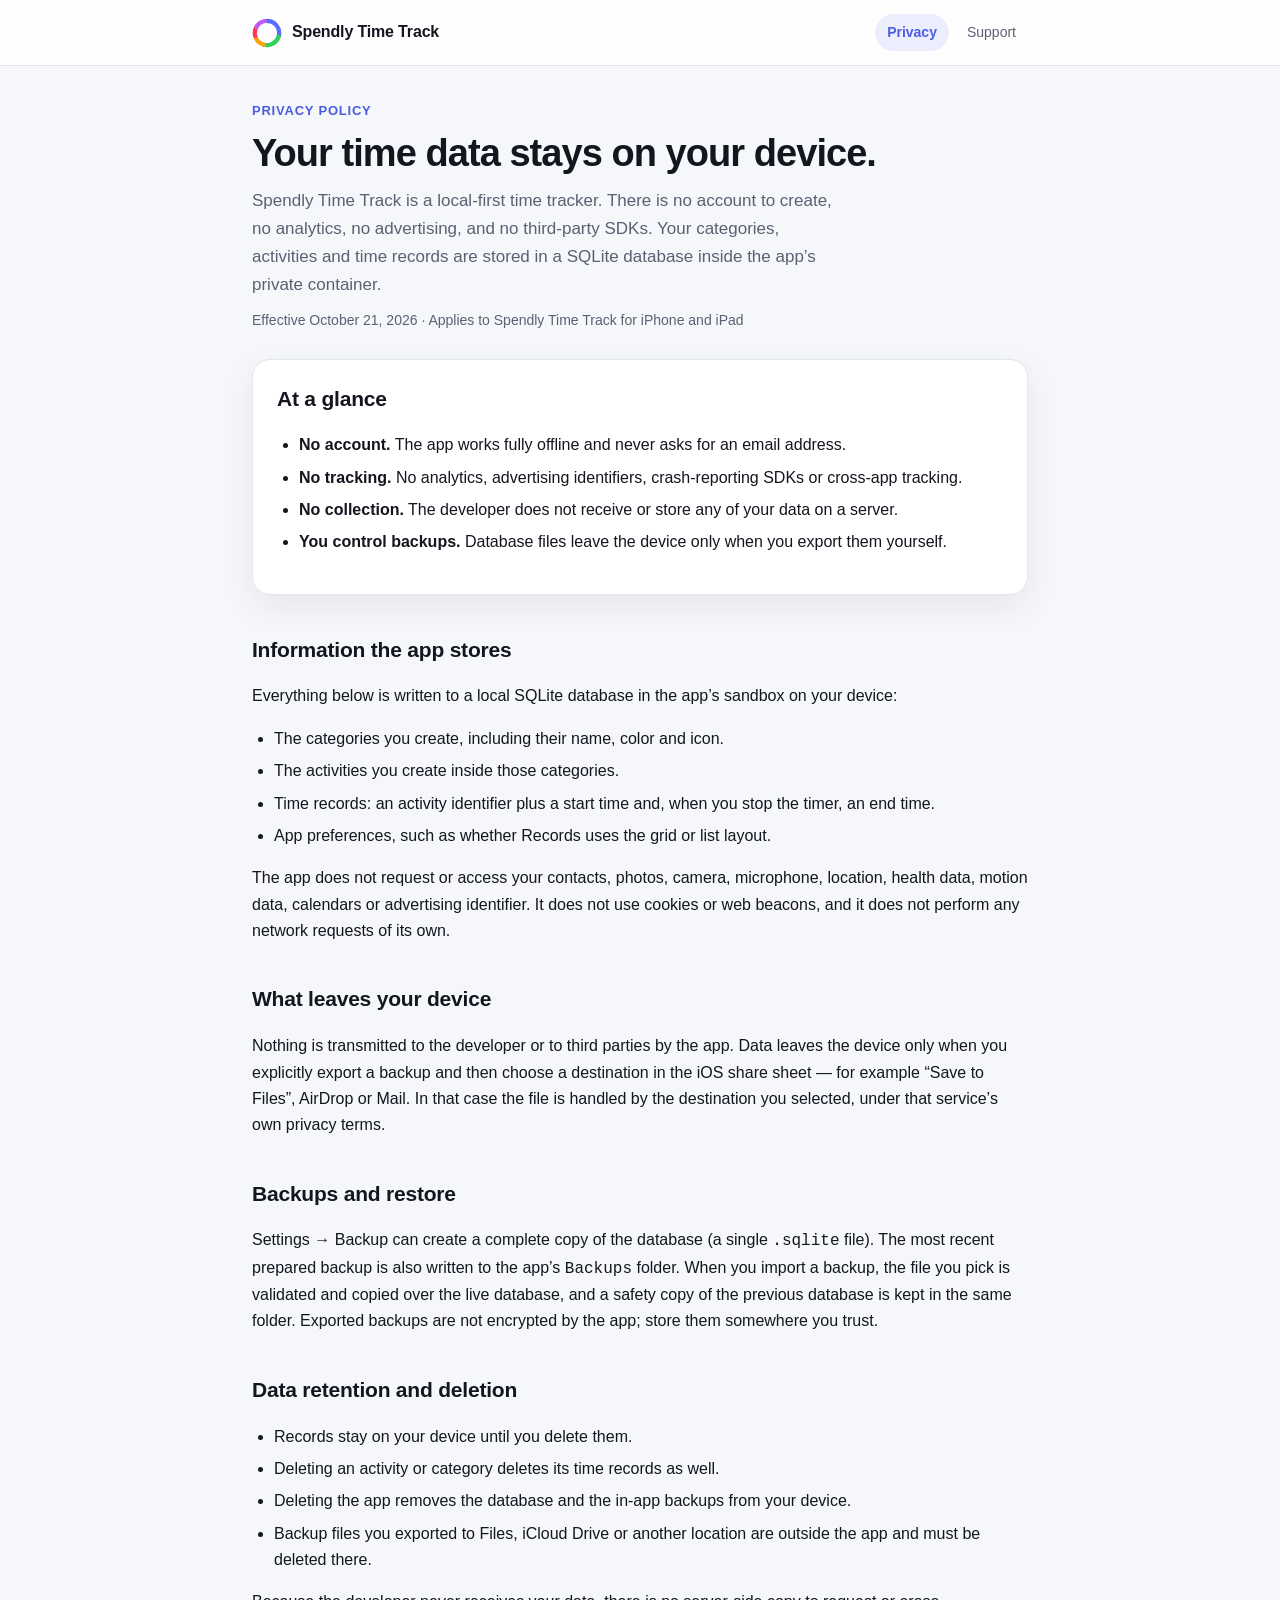
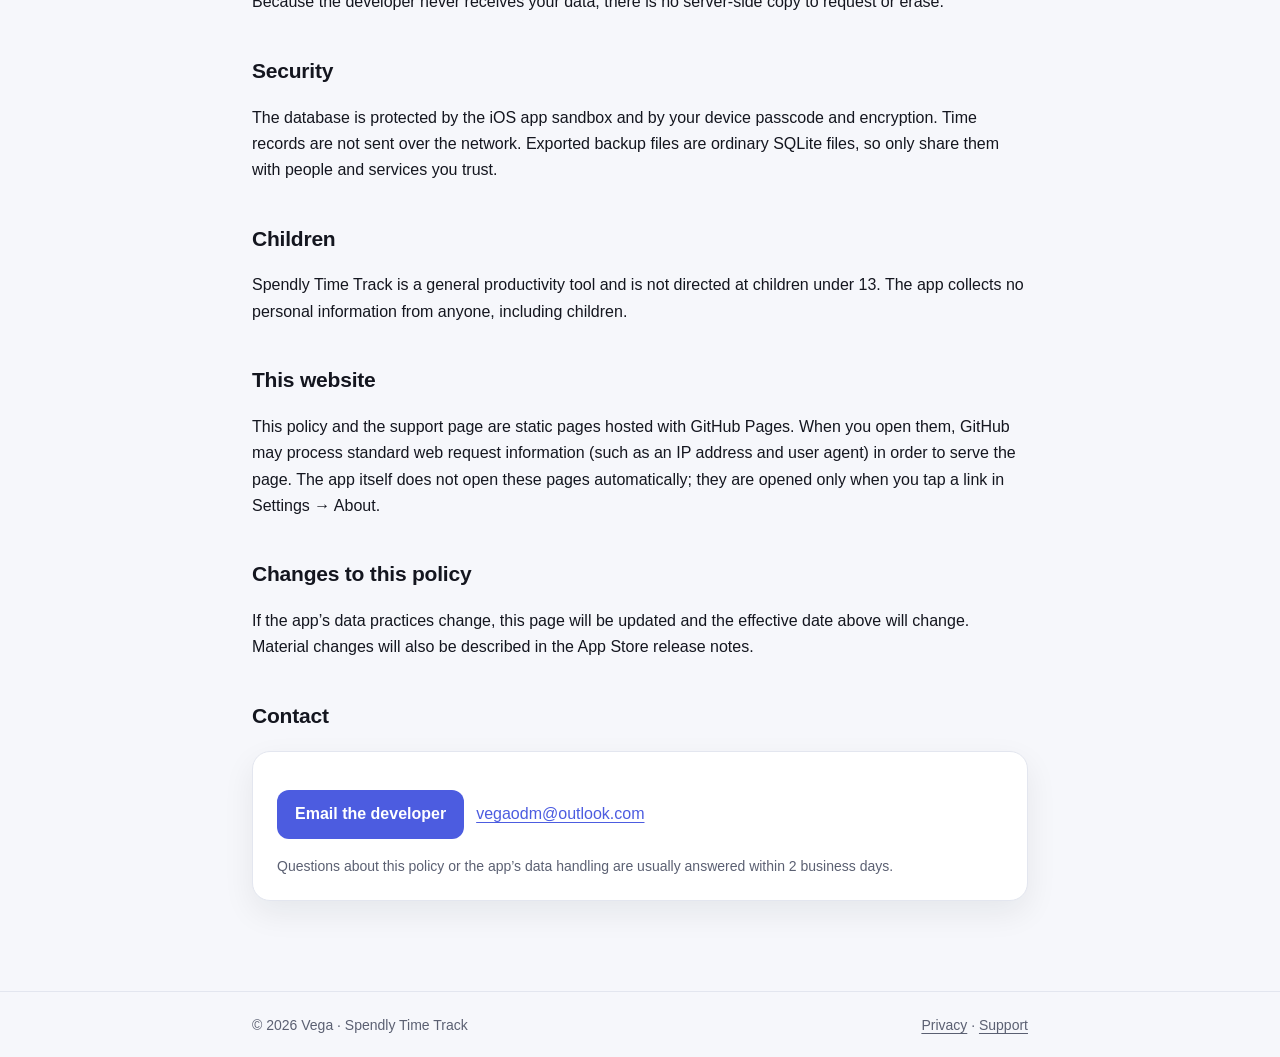
==== index.html @ e6d0e6a8 "Add files via upload" ====
<!doctype html>
<html lang="en">
<head>
  <meta charset="utf-8">
  <meta name="viewport" content="width=device-width, initial-scale=1">
  <title>Privacy Policy — Spendly Time Track</title>
  <meta name="description" content="Spendly Time Track privacy policy: all time records are stored locally on your device. No account, no analytics, no advertising.">
  <link rel="stylesheet" href="assets/style.css">
</head>
<body>
  <a class="skip-link" href="#main">Skip to content</a>

  <header class="site-header">
    <div class="inner">
      <a class="brand" href="index.html">
        <svg viewBox="0 0 64 64" role="img" aria-label="Spendly Time Track">
          <circle cx="32" cy="32" r="26" fill="none" stroke="#5B6CFF" stroke-width="9" stroke-linecap="round"
                  stroke-dasharray="49 164" transform="rotate(-90 32 32)"/>
          <circle cx="32" cy="32" r="26" fill="none" stroke="#30D158" stroke-width="9" stroke-linecap="round"
                  stroke-dasharray="39 174" transform="rotate(18 32 32)"/>
          <circle cx="32" cy="32" r="26" fill="none" stroke="#FF9F0A" stroke-width="9" stroke-linecap="round"
                  stroke-dasharray="29 184" transform="rotate(104 32 32)"/>
          <circle cx="32" cy="32" r="26" fill="none" stroke="#FF375F" stroke-width="9" stroke-linecap="round"
                  stroke-dasharray="22 191" transform="rotate(166 32 32)"/>
          <circle cx="32" cy="32" r="26" fill="none" stroke="#BF5AF2" stroke-width="9" stroke-linecap="round"
                  stroke-dasharray="22 191" transform="rotate(210 32 32)"/>
          <circle cx="32" cy="32" r="2.6" fill="#fff"/>
          <path d="M32 32V19" stroke="#fff" stroke-width="3" stroke-linecap="round"/>
          <path d="M32 32l8 6" stroke="#fff" stroke-width="3" stroke-linecap="round"/>
        </svg>
        Spendly Time Track
      </a>
      <nav class="site-nav" aria-label="Site">
        <a href="index.html" aria-current="page">Privacy</a>
        <a href="support.html">Support</a>
      </nav>
    </div>
  </header>

  <main id="main">
    <div class="hero">
      <p class="eyebrow">Privacy Policy</p>
      <h1>Your time data stays on your device.</h1>
      <p class="lede">
        Spendly Time Track is a local-first time tracker. There is no account to create,
        no analytics, no advertising, and no third-party SDKs. Your categories, activities
        and time records are stored in a SQLite database inside the app’s private container.
      </p>
      <p class="meta">Effective October 21, 2026 · Applies to Spendly Time Track for iPhone and iPad</p>
    </div>

    <div class="card">
      <h2>At a glance</h2>
      <ul>
        <li><strong>No account.</strong> The app works fully offline and never asks for an email address.</li>
        <li><strong>No tracking.</strong> No analytics, advertising identifiers, crash-reporting SDKs or cross-app tracking.</li>
        <li><strong>No collection.</strong> The developer does not receive or store any of your data on a server.</li>
        <li><strong>You control backups.</strong> Database files leave the device only when you export them yourself.</li>
      </ul>
    </div>

    <h2>Information the app stores</h2>
    <p>
      Everything below is written to a local SQLite database in the app’s sandbox on your device:
    </p>
    <ul>
      <li>The categories you create, including their name, color and icon.</li>
      <li>The activities you create inside those categories.</li>
      <li>Time records: an activity identifier plus a start time and, when you stop the timer, an end time.</li>
      <li>App preferences, such as whether Records uses the grid or list layout.</li>
    </ul>
    <p>
      The app does not request or access your contacts, photos, camera, microphone, location,
      health data, motion data, calendars or advertising identifier. It does not use cookies or
      web beacons, and it does not perform any network requests of its own.
    </p>

    <h2>What leaves your device</h2>
    <p>
      Nothing is transmitted to the developer or to third parties by the app. Data leaves the
      device only when you explicitly export a backup and then choose a destination in the iOS
      share sheet — for example “Save to Files”, AirDrop or Mail. In that case the file is handled
      by the destination you selected, under that service’s own privacy terms.
    </p>

    <h2>Backups and restore</h2>
    <p>
      Settings → Backup can create a complete copy of the database (a single <code>.sqlite</code> file).
      The most recent prepared backup is also written to the app’s <code>Backups</code> folder.
      When you import a backup, the file you pick is validated and copied over the live database,
      and a safety copy of the previous database is kept in the same folder. Exported backups are
      not encrypted by the app; store them somewhere you trust.
    </p>

    <h2>Data retention and deletion</h2>
    <ul>
      <li>Records stay on your device until you delete them.</li>
      <li>Deleting an activity or category deletes its time records as well.</li>
      <li>Deleting the app removes the database and the in-app backups from your device.</li>
      <li>Backup files you exported to Files, iCloud Drive or another location are outside the app and must be deleted there.</li>
    </ul>
    <p>Because the developer never receives your data, there is no server-side copy to request or erase.</p>

    <h2>Security</h2>
    <p>
      The database is protected by the iOS app sandbox and by your device passcode and encryption.
      Time records are not sent over the network. Exported backup files are ordinary SQLite files,
      so only share them with people and services you trust.
    </p>

    <h2>Children</h2>
    <p>
      Spendly Time Track is a general productivity tool and is not directed at children under 13.
      The app collects no personal information from anyone, including children.
    </p>

    <h2>This website</h2>
    <p>
      This policy and the support page are static pages hosted with GitHub Pages. When you open
      them, GitHub may process standard web request information (such as an IP address and user
      agent) in order to serve the page. The app itself does not open these pages automatically;
      they are opened only when you tap a link in Settings → About.
    </p>

    <h2>Changes to this policy</h2>
    <p>
      If the app’s data practices change, this page will be updated and the effective date above
      will change. Material changes will also be described in the App Store release notes.
    </p>

    <h2>Contact</h2>
    <div class="card">
      <p class="contact">
        <a class="button" href="mailto:vegaodm@outlook.com?subject=Spendly%20Time%20Track%20Privacy">Email the developer</a>
        <span><a href="mailto:vegaodm@outlook.com">vegaodm@outlook.com</a></span>
      </p>
      <p class="meta">Questions about this policy or the app’s data handling are usually answered within 2 business days.</p>
    </div>
  </main>

  <footer>
    <div class="inner">
      <span>© 2026 Vega · Spendly Time Track</span>
      <span><a href="index.html">Privacy</a> · <a href="support.html">Support</a></span>
    </div>
  </footer>
</body>
</html>
---- assets/style.css ----
:root {
  --bg: #f6f7fb;
  --surface: #ffffff;
  --text: #14161f;
  --muted: #5b6072;
  --line: #e3e6ef;
  --accent: #4c5ce0;
  --accent-soft: #eceefe;
  --shadow: 0 12px 32px rgba(20, 22, 31, 0.07);
  --radius: 18px;
}

@media (prefers-color-scheme: dark) {
  :root {
    --bg: #0b0c11;
    --surface: #15171f;
    --text: #f2f3f8;
    --muted: #a3a8ba;
    --line: #262a36;
    --accent: #8f9bff;
    --accent-soft: #1c2033;
    --shadow: 0 12px 32px rgba(0, 0, 0, 0.45);
  }
}

* {
  box-sizing: border-box;
}

html {
  -webkit-text-size-adjust: 100%;
}

body {
  margin: 0;
  background: var(--bg);
  color: var(--text);
  font: 16px/1.65 -apple-system, BlinkMacSystemFont, "Segoe UI", Roboto, Helvetica, Arial, sans-serif;
}

a {
  color: var(--accent);
  text-underline-offset: 3px;
}

a:hover {
  text-decoration-thickness: 2px;
}

.skip-link {
  position: absolute;
  left: -9999px;
  top: 0;
  background: var(--surface);
  padding: 10px 16px;
  border-radius: 0 0 12px 0;
  z-index: 10;
}

.skip-link:focus {
  left: 0;
}

.site-header {
  border-bottom: 1px solid var(--line);
  background: color-mix(in srgb, var(--surface) 86%, transparent);
  backdrop-filter: saturate(180%) blur(14px);
  position: sticky;
  top: 0;
  z-index: 5;
}

.site-header .inner {
  max-width: 820px;
  margin: 0 auto;
  padding: 14px 22px;
  display: flex;
  align-items: center;
  gap: 12px;
  flex-wrap: wrap;
}

.brand {
  display: flex;
  align-items: center;
  gap: 10px;
  font-weight: 650;
  letter-spacing: -0.01em;
  color: var(--text);
  text-decoration: none;
  margin-right: auto;
}

.brand svg {
  width: 30px;
  height: 30px;
  flex: none;
}

.site-nav {
  display: flex;
  gap: 6px;
  font-size: 14px;
}

.site-nav a {
  text-decoration: none;
  color: var(--muted);
  padding: 7px 12px;
  border-radius: 999px;
}

.site-nav a:hover {
  background: var(--accent-soft);
  color: var(--text);
}

.site-nav a[aria-current="page"] {
  background: var(--accent-soft);
  color: var(--accent);
  font-weight: 600;
}

main {
  max-width: 820px;
  margin: 0 auto;
  padding: 34px 22px 72px;
}

.hero {
  margin-bottom: 26px;
}

.eyebrow {
  font-size: 13px;
  font-weight: 600;
  letter-spacing: 0.06em;
  text-transform: uppercase;
  color: var(--accent);
  margin: 0 0 10px;
}

h1 {
  font-size: clamp(28px, 5vw, 38px);
  line-height: 1.15;
  letter-spacing: -0.025em;
  margin: 0 0 12px;
}

h2 {
  font-size: 21px;
  letter-spacing: -0.01em;
  margin: 38px 0 10px;
}

h3 {
  font-size: 17px;
  margin: 24px 0 8px;
}

p,
li {
  color: var(--text);
}

.lede {
  font-size: 17px;
  color: var(--muted);
  max-width: 62ch;
  margin: 0;
}

.meta {
  font-size: 14px;
  color: var(--muted);
  margin: 10px 0 0;
}

.card {
  background: var(--surface);
  border: 1px solid var(--line);
  border-radius: var(--radius);
  padding: 22px 24px;
  box-shadow: var(--shadow);
  margin: 18px 0;
}

.card h2,
.card h3 {
  margin-top: 0;
}

.grid {
  display: grid;
  grid-template-columns: repeat(auto-fit, minmax(220px, 1fr));
  gap: 14px;
  margin: 18px 0;
}

.grid .card {
  margin: 0;
}

.pill {
  display: inline-block;
  font-size: 12px;
  font-weight: 600;
  color: var(--accent);
  background: var(--accent-soft);
  border-radius: 999px;
  padding: 3px 10px;
  margin-bottom: 10px;
}

ul,
ol {
  padding-left: 22px;
}

li + li {
  margin-top: 6px;
}

dl {
  margin: 0;
}

dt {
  font-weight: 650;
  margin-top: 16px;
}

dd {
  margin: 4px 0 0;
  color: var(--muted);
}

table {
  width: 100%;
  border-collapse: collapse;
  font-size: 15px;
  margin: 14px 0;
}

th,
td {
  text-align: left;
  padding: 10px 12px;
  border-bottom: 1px solid var(--line);
  vertical-align: top;
}

th {
  font-size: 13px;
  text-transform: uppercase;
  letter-spacing: 0.04em;
  color: var(--muted);
}

.note {
  border-left: 3px solid var(--accent);
  background: var(--accent-soft);
  border-radius: 0 12px 12px 0;
  padding: 12px 16px;
  margin: 18px 0;
  font-size: 15px;
}

.contact {
  display: flex;
  align-items: center;
  gap: 12px;
  flex-wrap: wrap;
}

.button {
  display: inline-flex;
  align-items: center;
  gap: 8px;
  background: var(--accent);
  color: #fff;
  text-decoration: none;
  font-weight: 600;
  padding: 11px 18px;
  border-radius: 12px;
}

.button:hover {
  filter: brightness(1.08);
}

.faq details {
  border-bottom: 1px solid var(--line);
  padding: 14px 0;
}

.faq details:last-child {
  border-bottom: 0;
}

.faq summary {
  cursor: pointer;
  font-weight: 600;
  list-style: none;
  display: flex;
  justify-content: space-between;
  gap: 12px;
}

.faq summary::-webkit-details-marker {
  display: none;
}

.faq summary::after {
  content: "+";
  color: var(--accent);
  font-weight: 700;
}

.faq details[open] summary::after {
  content: "−";
}

.faq p {
  margin: 10px 0 0;
  color: var(--muted);
}

footer {
  border-top: 1px solid var(--line);
  color: var(--muted);
  font-size: 14px;
}

footer .inner {
  max-width: 820px;
  margin: 0 auto;
  padding: 22px;
  display: flex;
  gap: 14px;
  flex-wrap: wrap;
  justify-content: space-between;
}

footer a {
  color: var(--muted);
}

@media (max-width: 520px) {
  main {
    padding-top: 26px;
  }

  .card {
    padding: 18px;
  }
}
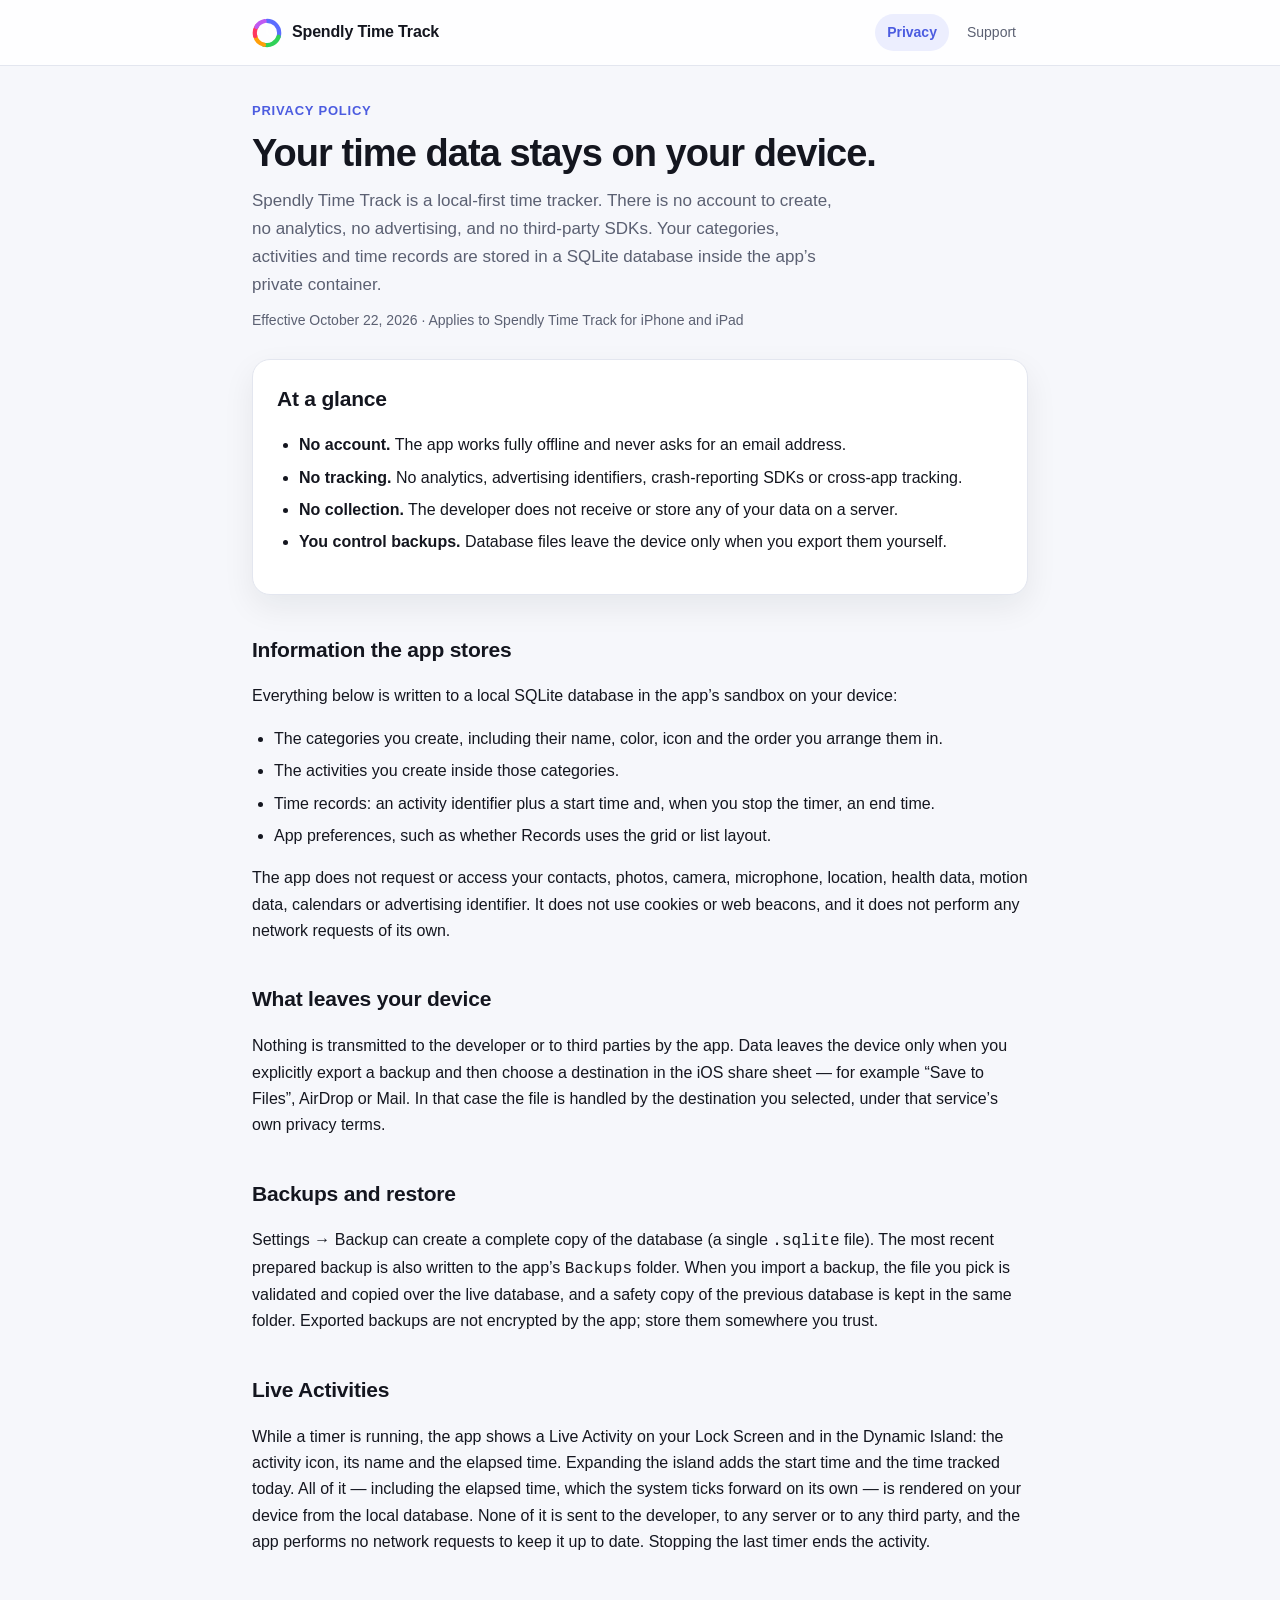
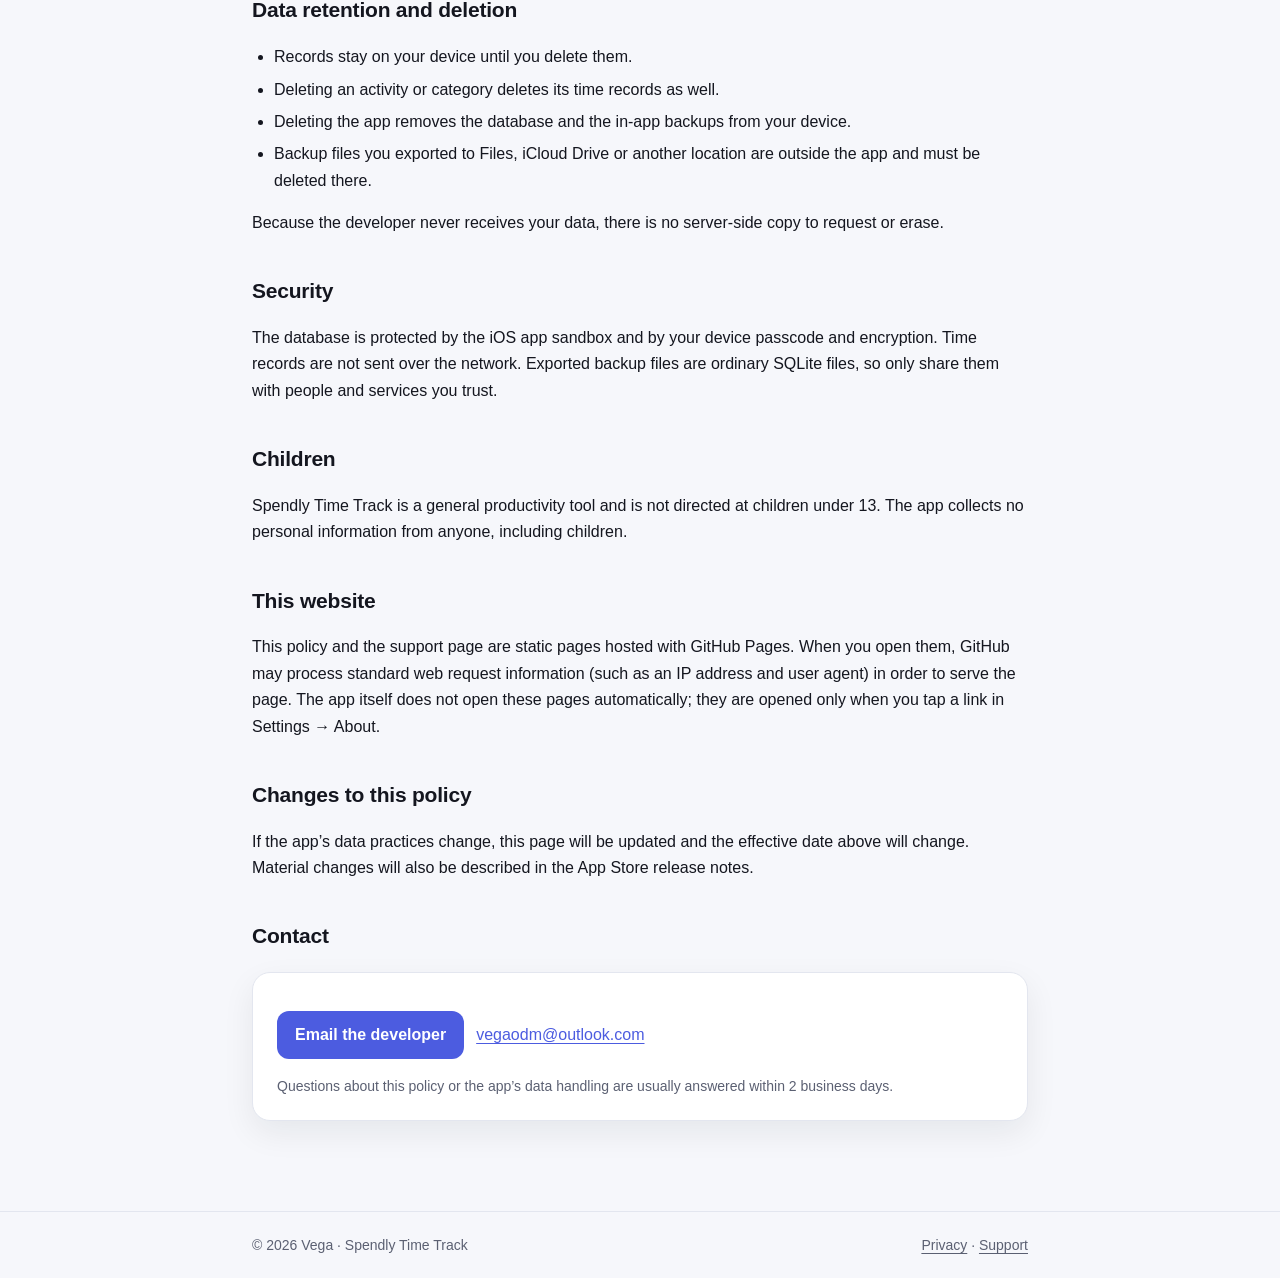
==== commit 72500e5a: "Add files via upload" ====
--- a/index.html
+++ b/index.html
@@ -46,7 +46,7 @@
         no analytics, no advertising, and no third-party SDKs. Your categories, activities
         and time records are stored in a SQLite database inside the app’s private container.
       </p>
-      <p class="meta">Effective October 21, 2026 · Applies to Spendly Time Track for iPhone and iPad</p>
+      <p class="meta">Effective October 22, 2026 · Applies to Spendly Time Track for iPhone and iPad</p>
     </div>
 
     <div class="card">
@@ -64,7 +64,7 @@
       Everything below is written to a local SQLite database in the app’s sandbox on your device:
     </p>
     <ul>
-      <li>The categories you create, including their name, color and icon.</li>
+      <li>The categories you create, including their name, color, icon and the order you arrange them in.</li>
       <li>The activities you create inside those categories.</li>
       <li>Time records: an activity identifier plus a start time and, when you stop the timer, an end time.</li>
       <li>App preferences, such as whether Records uses the grid or list layout.</li>
@@ -90,6 +90,16 @@
       When you import a backup, the file you pick is validated and copied over the live database,
       and a safety copy of the previous database is kept in the same folder. Exported backups are
       not encrypted by the app; store them somewhere you trust.
+    </p>
+
+    <h2>Live Activities</h2>
+    <p>
+      While a timer is running, the app shows a Live Activity on your Lock Screen and in the
+      Dynamic Island: the activity icon, its name and the elapsed time. Expanding the island adds
+      the start time and the time tracked today. All of it — including the elapsed time, which the
+      system ticks forward on its own — is rendered on your device from the local database. None of
+      it is sent to the developer, to any server or to any third party, and the app performs no
+      network requests to keep it up to date. Stopping the last timer ends the activity.
     </p>
 
     <h2>Data retention and deletion</h2>
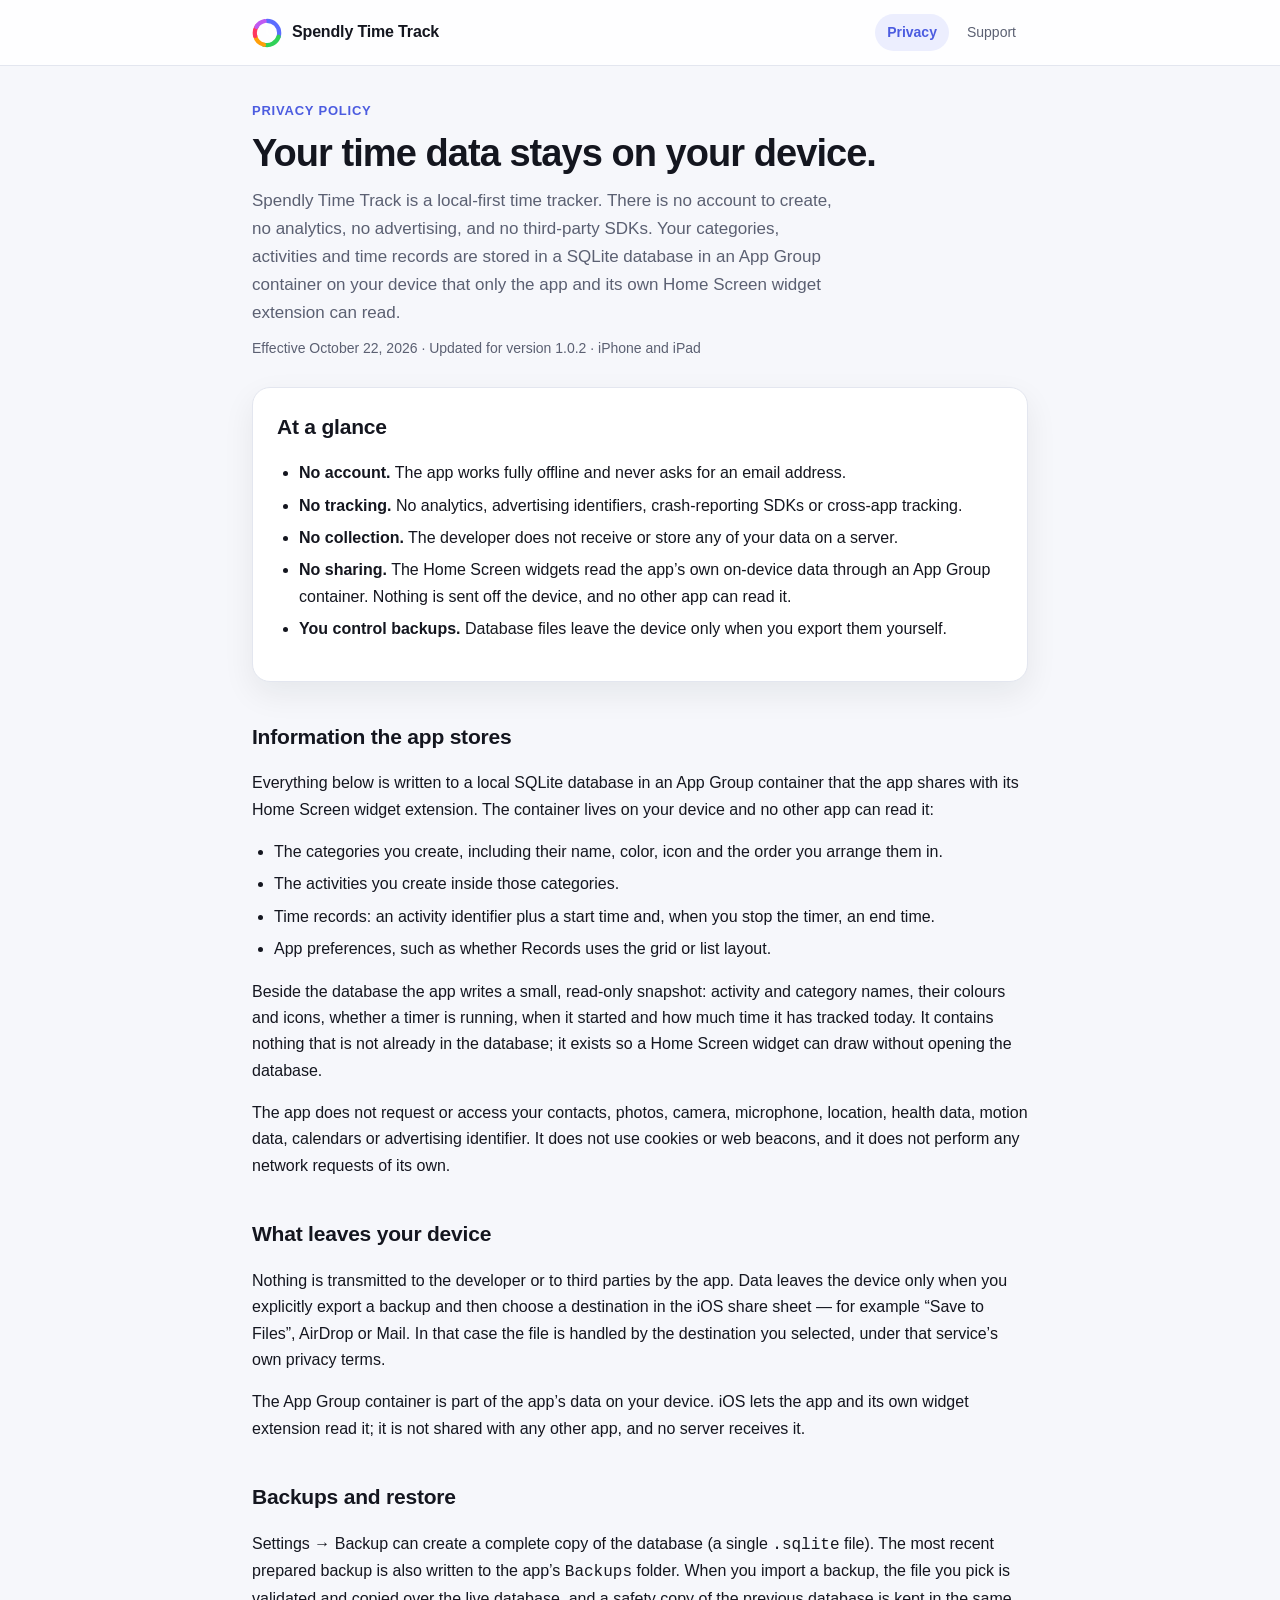
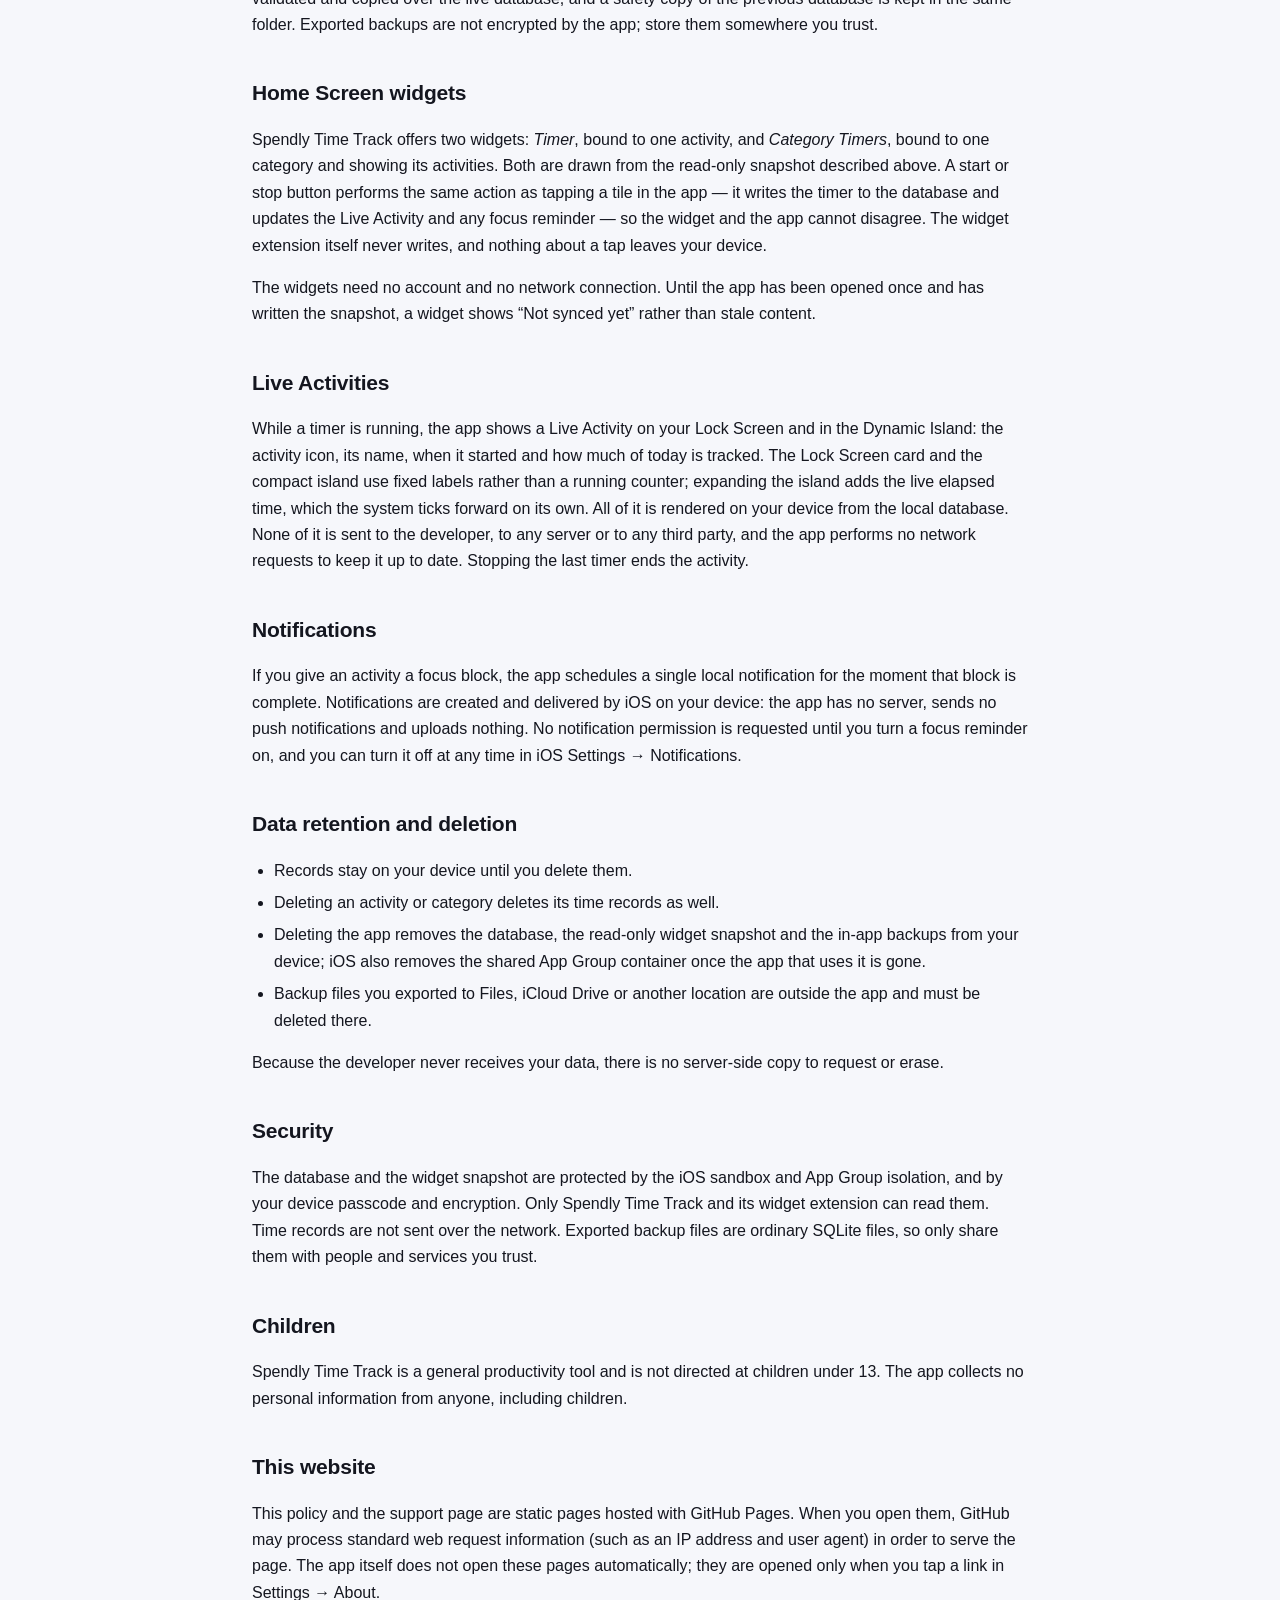
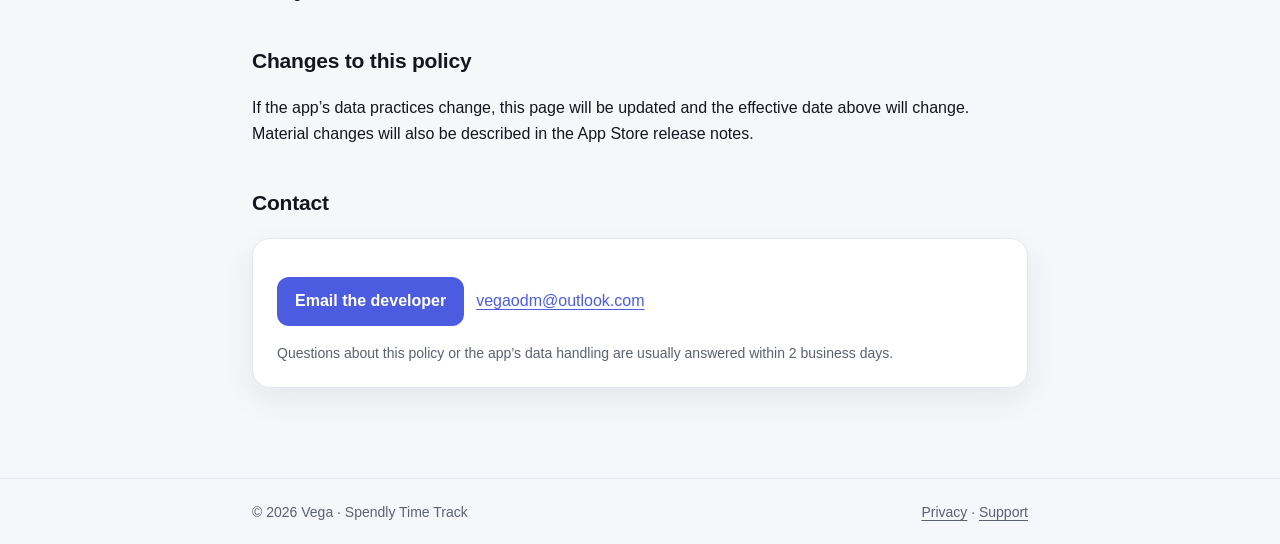
==== commit 78573f53: "Add files via upload" ====
--- a/index.html
+++ b/index.html
@@ -4,7 +4,7 @@
   <meta charset="utf-8">
   <meta name="viewport" content="width=device-width, initial-scale=1">
   <title>Privacy Policy — Spendly Time Track</title>
-  <meta name="description" content="Spendly Time Track privacy policy: all time records are stored locally on your device. No account, no analytics, no advertising.">
+  <meta name="description" content="Spendly Time Track privacy policy: all time records stay on your device and are shared only with the app’s own Home Screen widgets. No account, no analytics, no advertising.">
   <link rel="stylesheet" href="assets/style.css">
 </head>
 <body>
@@ -44,9 +44,10 @@
       <p class="lede">
         Spendly Time Track is a local-first time tracker. There is no account to create,
         no analytics, no advertising, and no third-party SDKs. Your categories, activities
-        and time records are stored in a SQLite database inside the app’s private container.
+        and time records are stored in a SQLite database in an App Group container on your
+        device that only the app and its own Home Screen widget extension can read.
       </p>
-      <p class="meta">Effective October 22, 2026 · Applies to Spendly Time Track for iPhone and iPad</p>
+      <p class="meta">Effective October 22, 2026 · Updated for version 1.0.2 · iPhone and iPad</p>
     </div>
 
     <div class="card">
@@ -55,13 +56,16 @@
         <li><strong>No account.</strong> The app works fully offline and never asks for an email address.</li>
         <li><strong>No tracking.</strong> No analytics, advertising identifiers, crash-reporting SDKs or cross-app tracking.</li>
         <li><strong>No collection.</strong> The developer does not receive or store any of your data on a server.</li>
+        <li><strong>No sharing.</strong> The Home Screen widgets read the app’s own on-device data through an App Group container. Nothing is sent off the device, and no other app can read it.</li>
         <li><strong>You control backups.</strong> Database files leave the device only when you export them yourself.</li>
       </ul>
     </div>
 
     <h2>Information the app stores</h2>
     <p>
-      Everything below is written to a local SQLite database in the app’s sandbox on your device:
+      Everything below is written to a local SQLite database in an App Group container that the
+      app shares with its Home Screen widget extension. The container lives on your device and no
+      other app can read it:
     </p>
     <ul>
       <li>The categories you create, including their name, color, icon and the order you arrange them in.</li>
@@ -69,6 +73,12 @@
       <li>Time records: an activity identifier plus a start time and, when you stop the timer, an end time.</li>
       <li>App preferences, such as whether Records uses the grid or list layout.</li>
     </ul>
+    <p>
+      Beside the database the app writes a small, read-only snapshot: activity and category names,
+      their colours and icons, whether a timer is running, when it started and how much time it has
+      tracked today. It contains nothing that is not already in the database; it exists so a Home
+      Screen widget can draw without opening the database.
+    </p>
     <p>
       The app does not request or access your contacts, photos, camera, microphone, location,
       health data, motion data, calendars or advertising identifier. It does not use cookies or
@@ -82,6 +92,10 @@
       share sheet — for example “Save to Files”, AirDrop or Mail. In that case the file is handled
       by the destination you selected, under that service’s own privacy terms.
     </p>
+    <p>
+      The App Group container is part of the app’s data on your device. iOS lets the app and its
+      own widget extension read it; it is not shared with any other app, and no server receives it.
+    </p>
 
     <h2>Backups and restore</h2>
     <p>
@@ -92,30 +106,55 @@
       not encrypted by the app; store them somewhere you trust.
     </p>
 
+    <h2>Home Screen widgets</h2>
+    <p>
+      Spendly Time Track offers two widgets: <em>Timer</em>, bound to one activity, and
+      <em>Category Timers</em>, bound to one category and showing its activities. Both are drawn
+      from the read-only snapshot described above. A start or stop button performs the same action
+      as tapping a tile in the app — it writes the timer to the database and updates the Live
+      Activity and any focus reminder — so the widget and the app cannot disagree. The widget
+      extension itself never writes, and nothing about a tap leaves your device.
+    </p>
+    <p>
+      The widgets need no account and no network connection. Until the app has been opened once and
+      has written the snapshot, a widget shows “Not synced yet” rather than stale content.
+    </p>
+
     <h2>Live Activities</h2>
     <p>
       While a timer is running, the app shows a Live Activity on your Lock Screen and in the
-      Dynamic Island: the activity icon, its name and the elapsed time. Expanding the island adds
-      the start time and the time tracked today. All of it — including the elapsed time, which the
-      system ticks forward on its own — is rendered on your device from the local database. None of
-      it is sent to the developer, to any server or to any third party, and the app performs no
-      network requests to keep it up to date. Stopping the last timer ends the activity.
+      Dynamic Island: the activity icon, its name, when it started and how much of today is
+      tracked. The Lock Screen card and the compact island use fixed labels rather than a running
+      counter; expanding the island adds the live elapsed time, which the system ticks forward on
+      its own. All of it is rendered on your device from the local database. None of it is sent to
+      the developer, to any server or to any third party, and the app performs no network requests
+      to keep it up to date. Stopping the last timer ends the activity.
+    </p>
+
+    <h2>Notifications</h2>
+    <p>
+      If you give an activity a focus block, the app schedules a single local notification for the
+      moment that block is complete. Notifications are created and delivered by iOS on your device:
+      the app has no server, sends no push notifications and uploads nothing. No notification
+      permission is requested until you turn a focus reminder on, and you can turn it off at any time
+      in iOS Settings → Notifications.
     </p>
 
     <h2>Data retention and deletion</h2>
     <ul>
       <li>Records stay on your device until you delete them.</li>
       <li>Deleting an activity or category deletes its time records as well.</li>
-      <li>Deleting the app removes the database and the in-app backups from your device.</li>
+      <li>Deleting the app removes the database, the read-only widget snapshot and the in-app backups from your device; iOS also removes the shared App Group container once the app that uses it is gone.</li>
       <li>Backup files you exported to Files, iCloud Drive or another location are outside the app and must be deleted there.</li>
     </ul>
     <p>Because the developer never receives your data, there is no server-side copy to request or erase.</p>
 
     <h2>Security</h2>
     <p>
-      The database is protected by the iOS app sandbox and by your device passcode and encryption.
-      Time records are not sent over the network. Exported backup files are ordinary SQLite files,
-      so only share them with people and services you trust.
+      The database and the widget snapshot are protected by the iOS sandbox and App Group
+      isolation, and by your device passcode and encryption. Only Spendly Time Track and its widget
+      extension can read them. Time records are not sent over the network. Exported backup files are
+      ordinary SQLite files, so only share them with people and services you trust.
     </p>
 
     <h2>Children</h2>
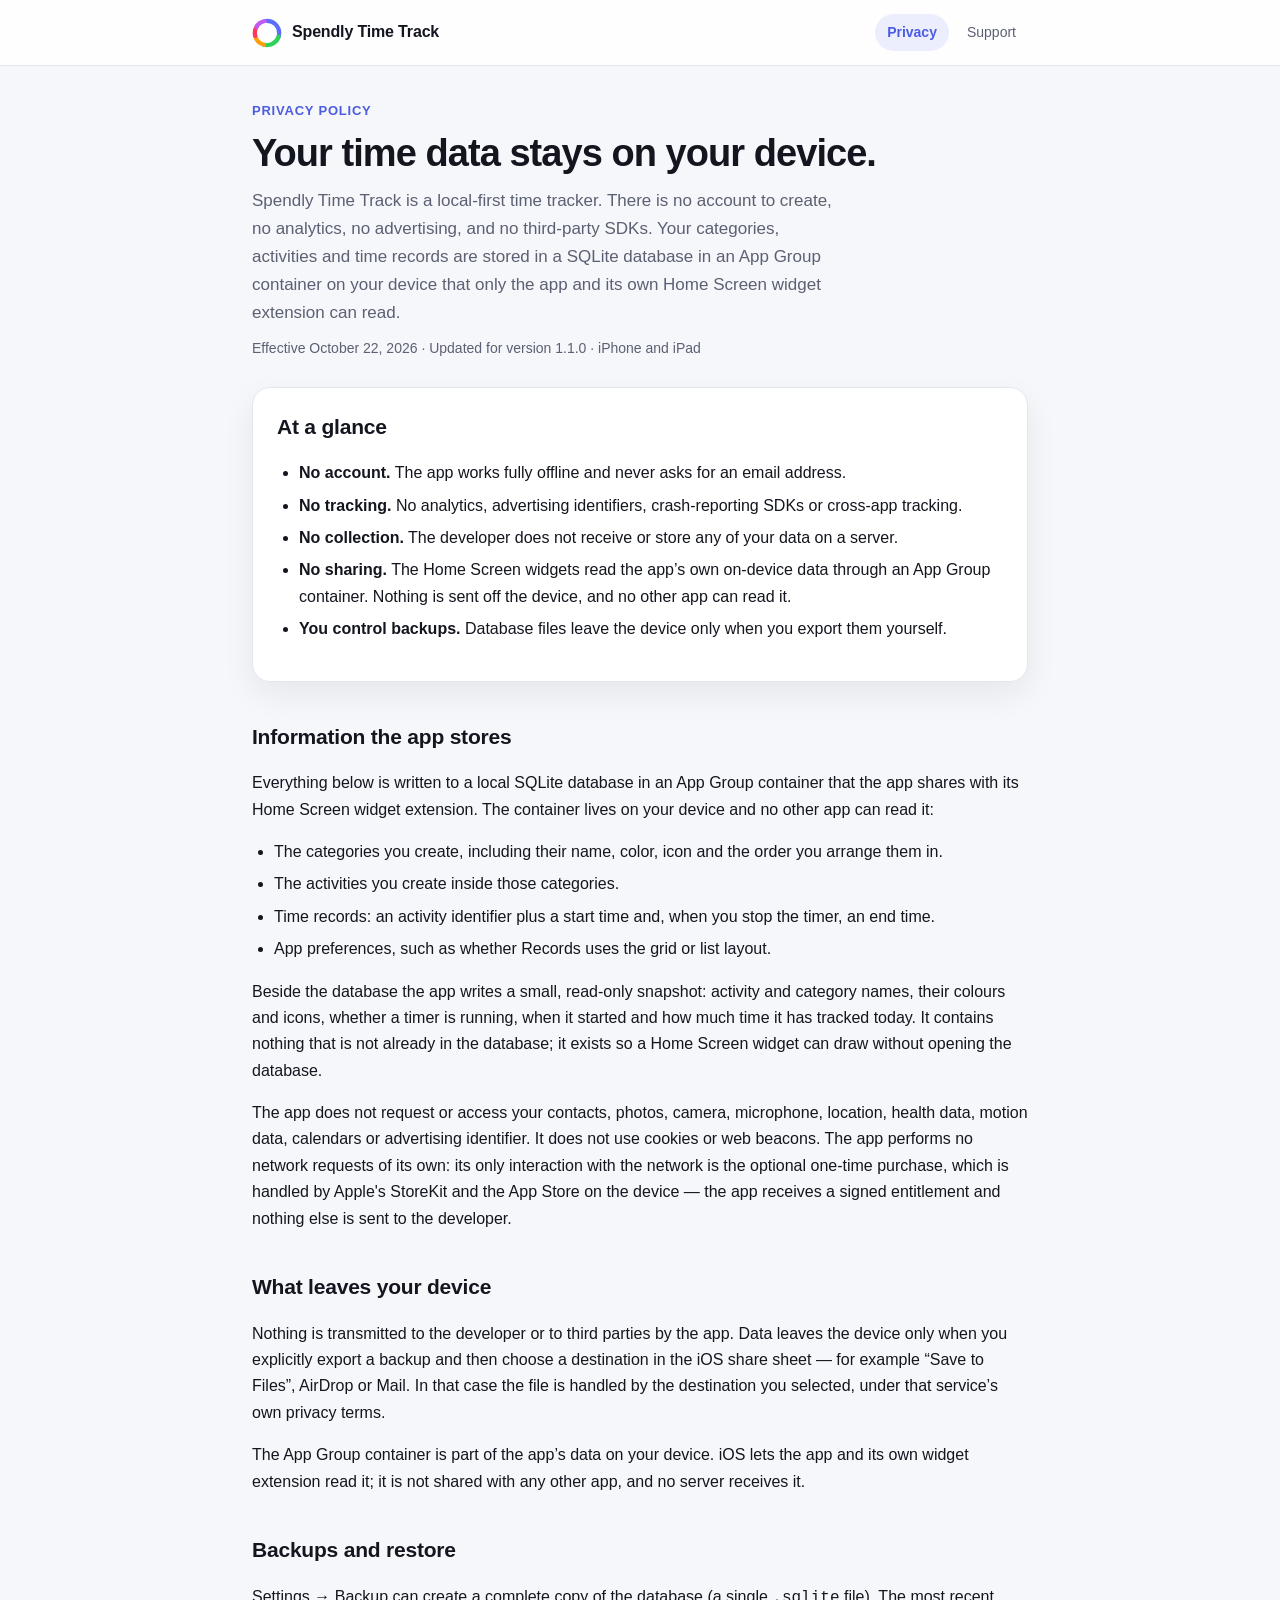
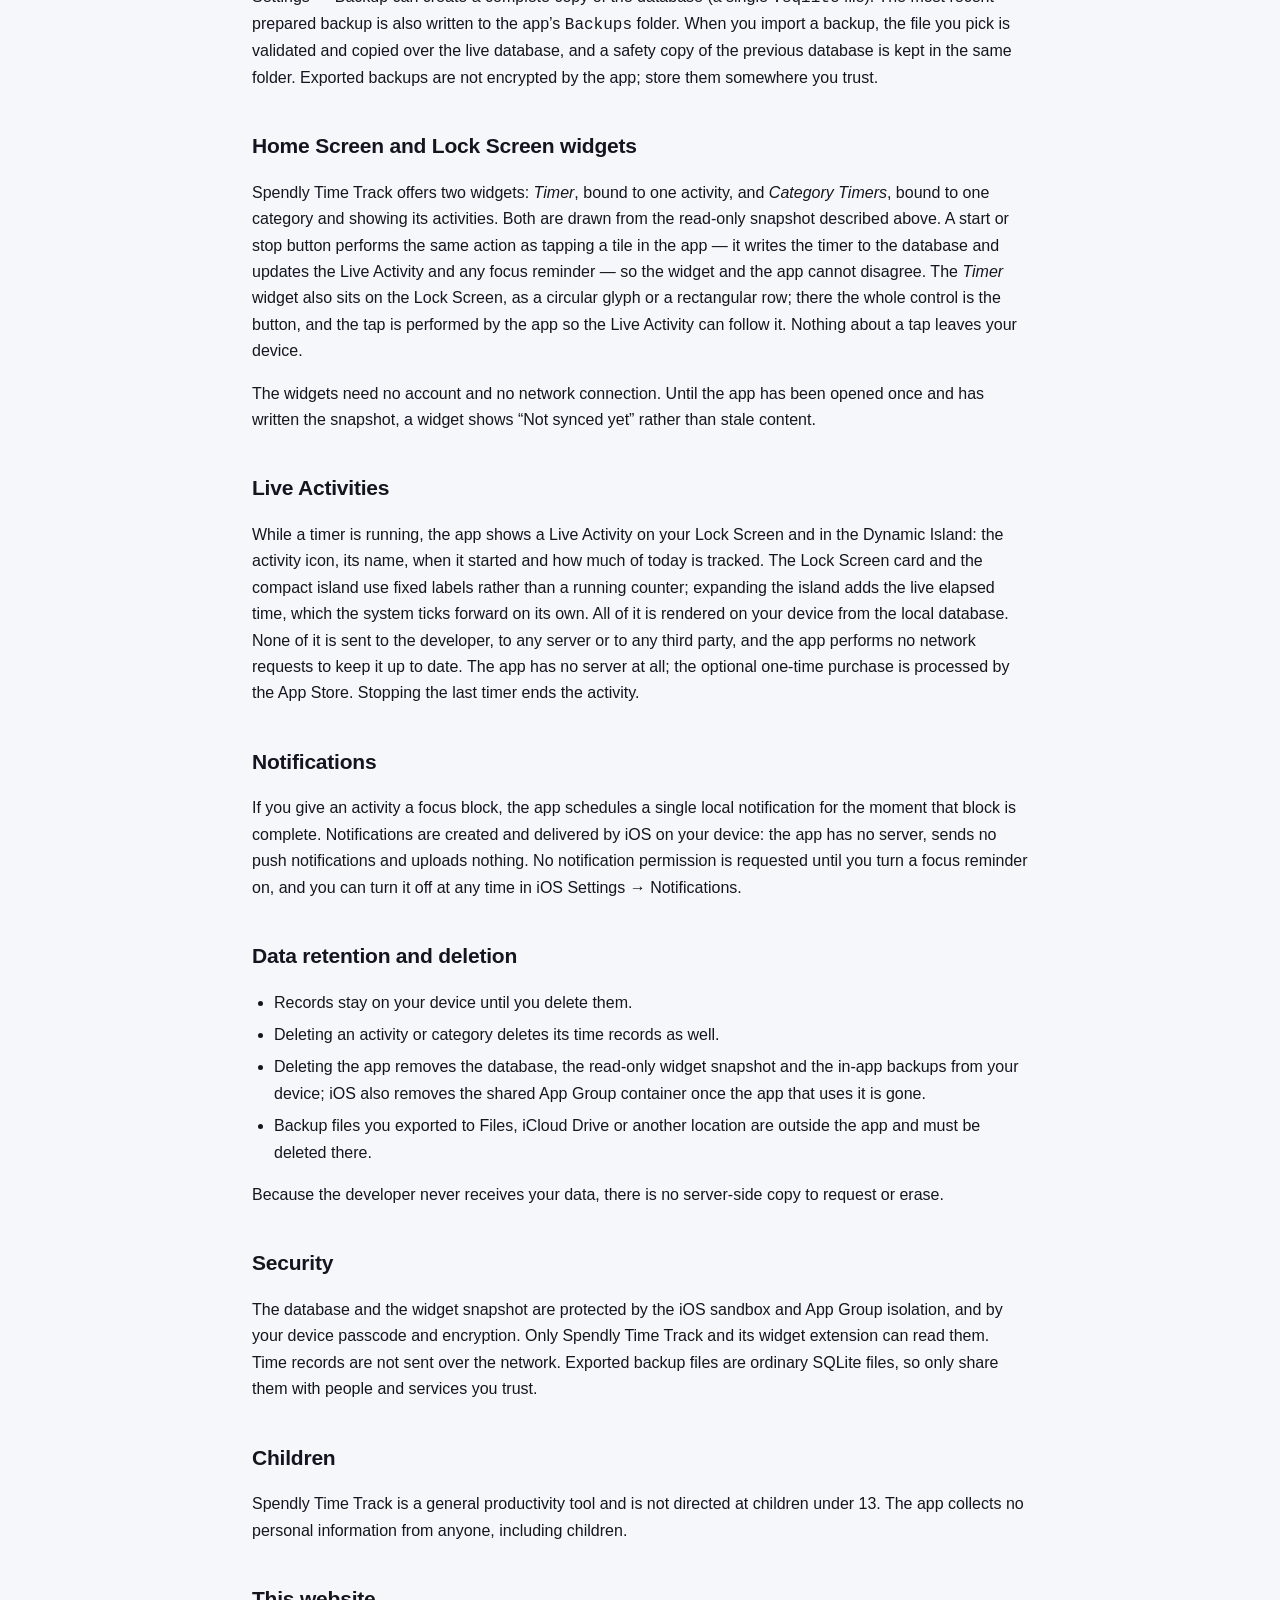
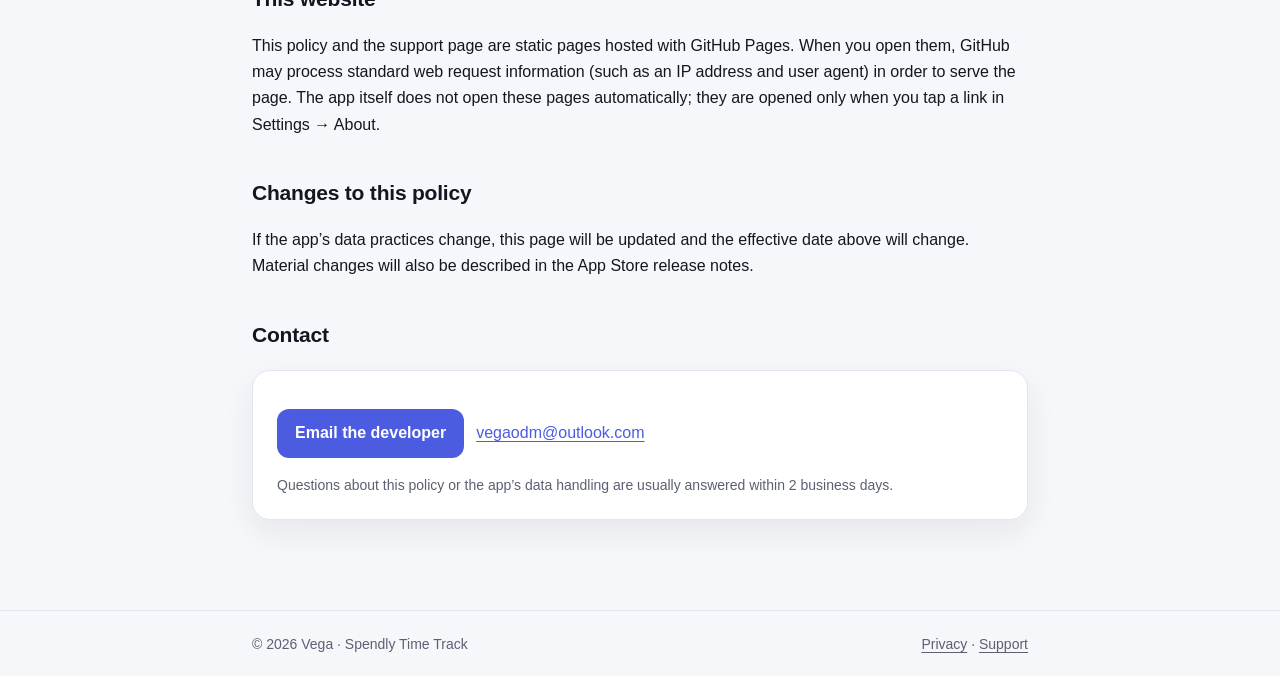
==== commit 7b6ec0e4: "Add files via upload" ====
--- a/index.html
+++ b/index.html
@@ -47,7 +47,7 @@
         and time records are stored in a SQLite database in an App Group container on your
         device that only the app and its own Home Screen widget extension can read.
       </p>
-      <p class="meta">Effective October 22, 2026 · Updated for version 1.0.2 · iPhone and iPad</p>
+      <p class="meta">Effective October 22, 2026 · Updated for version 1.1.0 · iPhone and iPad</p>
     </div>
 
     <div class="card">
@@ -82,7 +82,10 @@
     <p>
       The app does not request or access your contacts, photos, camera, microphone, location,
       health data, motion data, calendars or advertising identifier. It does not use cookies or
-      web beacons, and it does not perform any network requests of its own.
+      web beacons. The app performs no network requests of its own: its only interaction with the
+      network is the optional one-time purchase, which is handled by Apple's StoreKit and the App
+      Store on the device — the app receives a signed entitlement and nothing else is sent to the
+      developer.
     </p>
 
     <h2>What leaves your device</h2>
@@ -106,14 +109,16 @@
       not encrypted by the app; store them somewhere you trust.
     </p>
 
-    <h2>Home Screen widgets</h2>
+    <h2>Home Screen and Lock Screen widgets</h2>
     <p>
       Spendly Time Track offers two widgets: <em>Timer</em>, bound to one activity, and
       <em>Category Timers</em>, bound to one category and showing its activities. Both are drawn
       from the read-only snapshot described above. A start or stop button performs the same action
       as tapping a tile in the app — it writes the timer to the database and updates the Live
-      Activity and any focus reminder — so the widget and the app cannot disagree. The widget
-      extension itself never writes, and nothing about a tap leaves your device.
+      Activity and any focus reminder — so the widget and the app cannot disagree. The <em>Timer</em>
+      widget also sits on the Lock Screen, as a circular glyph or a rectangular row; there the whole
+      control is the button, and the tap is performed by the app so the Live Activity can follow it.
+      Nothing about a tap leaves your device.
     </p>
     <p>
       The widgets need no account and no network connection. Until the app has been opened once and
@@ -128,7 +133,8 @@
       counter; expanding the island adds the live elapsed time, which the system ticks forward on
       its own. All of it is rendered on your device from the local database. None of it is sent to
       the developer, to any server or to any third party, and the app performs no network requests
-      to keep it up to date. Stopping the last timer ends the activity.
+      to keep it up to date. The app has no server at all; the optional one-time purchase is
+      processed by the App Store. Stopping the last timer ends the activity.
     </p>
 
     <h2>Notifications</h2>
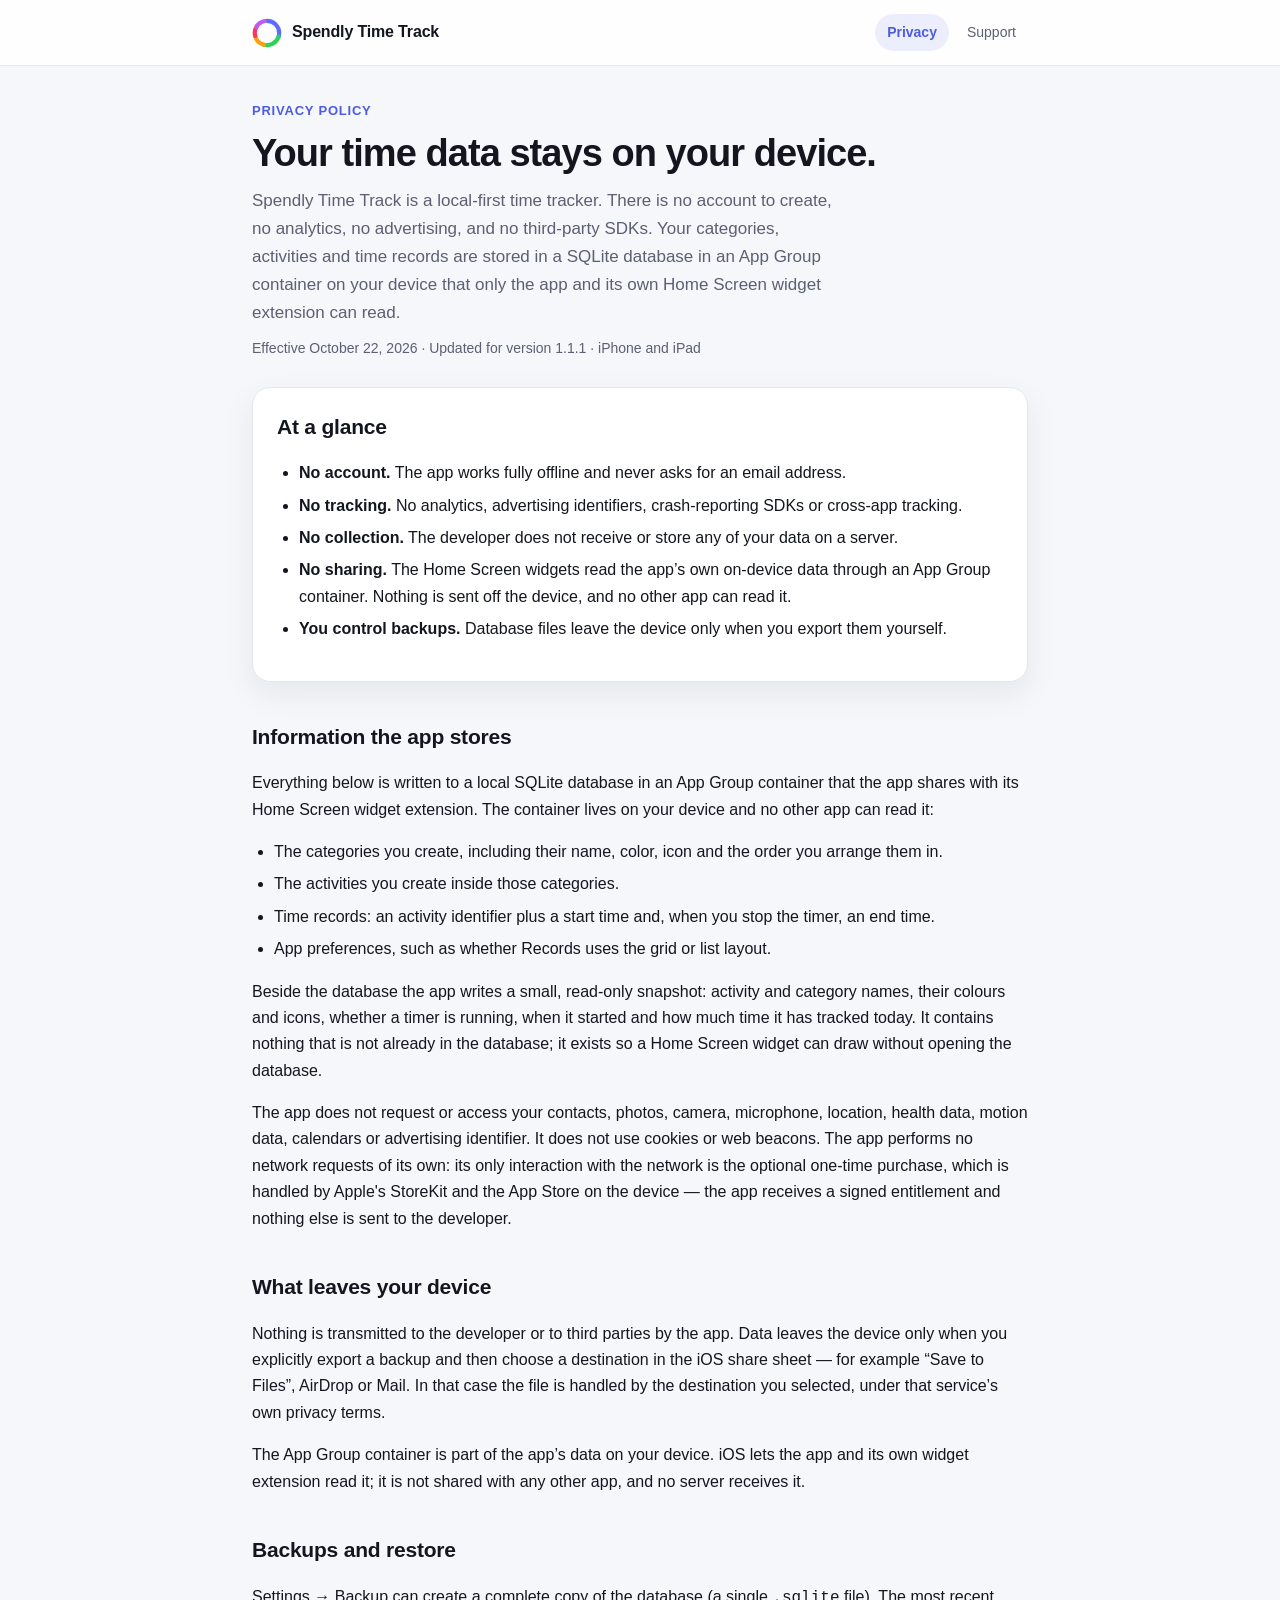
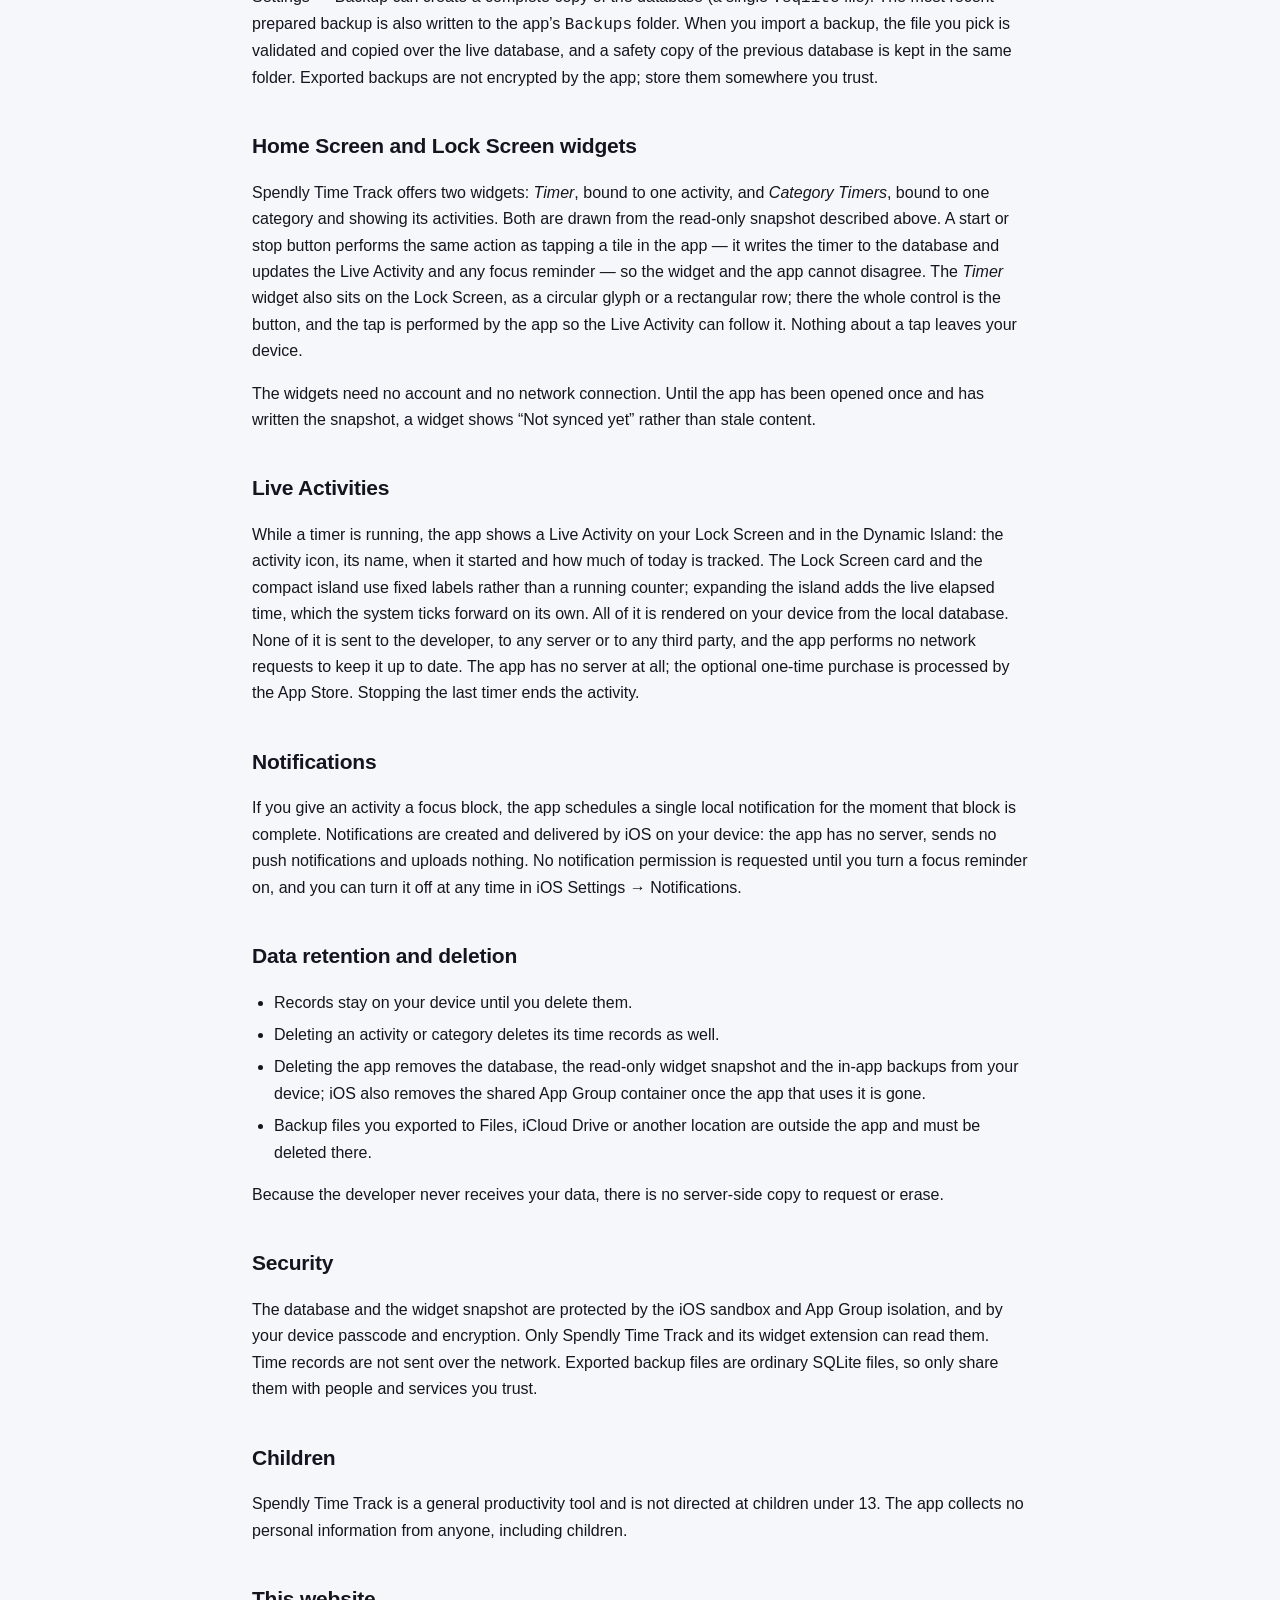
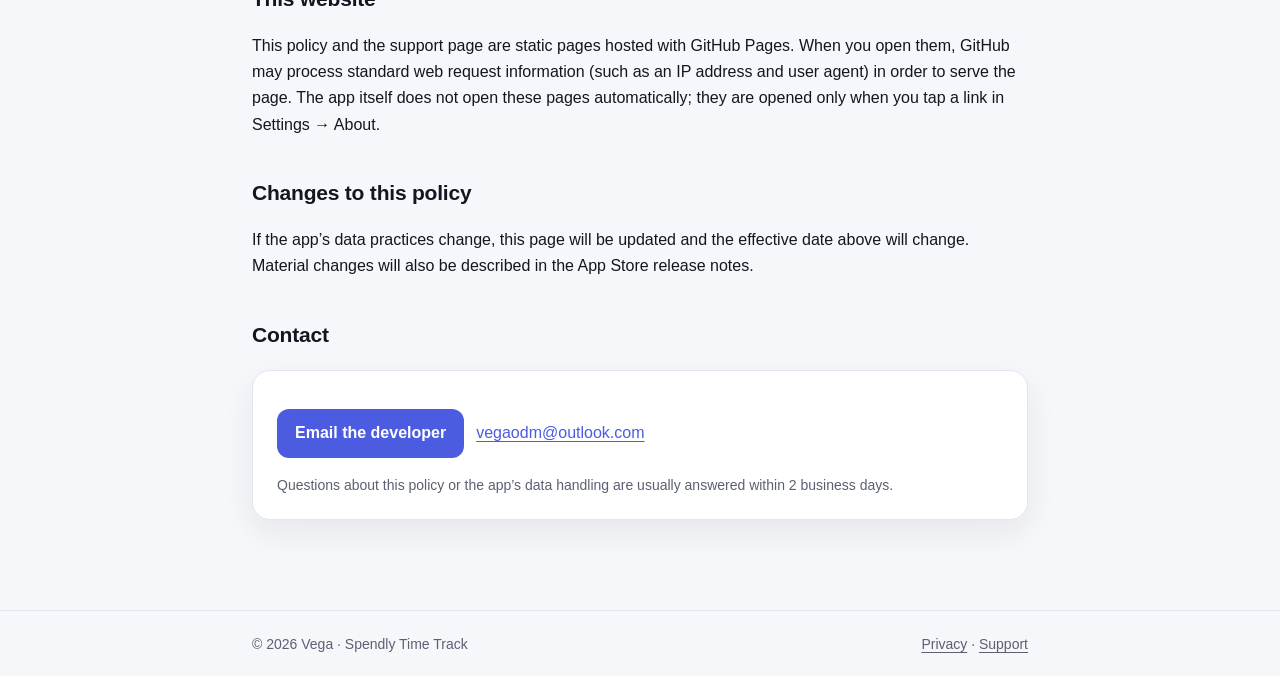
==== commit 5e1ff010: "Add files via upload" ====
--- a/index.html
+++ b/index.html
@@ -47,7 +47,7 @@
         and time records are stored in a SQLite database in an App Group container on your
         device that only the app and its own Home Screen widget extension can read.
       </p>
-      <p class="meta">Effective October 22, 2026 · Updated for version 1.1.0 · iPhone and iPad</p>
+      <p class="meta">Effective October 22, 2026 · Updated for version 1.1.1 · iPhone and iPad</p>
     </div>
 
     <div class="card">
